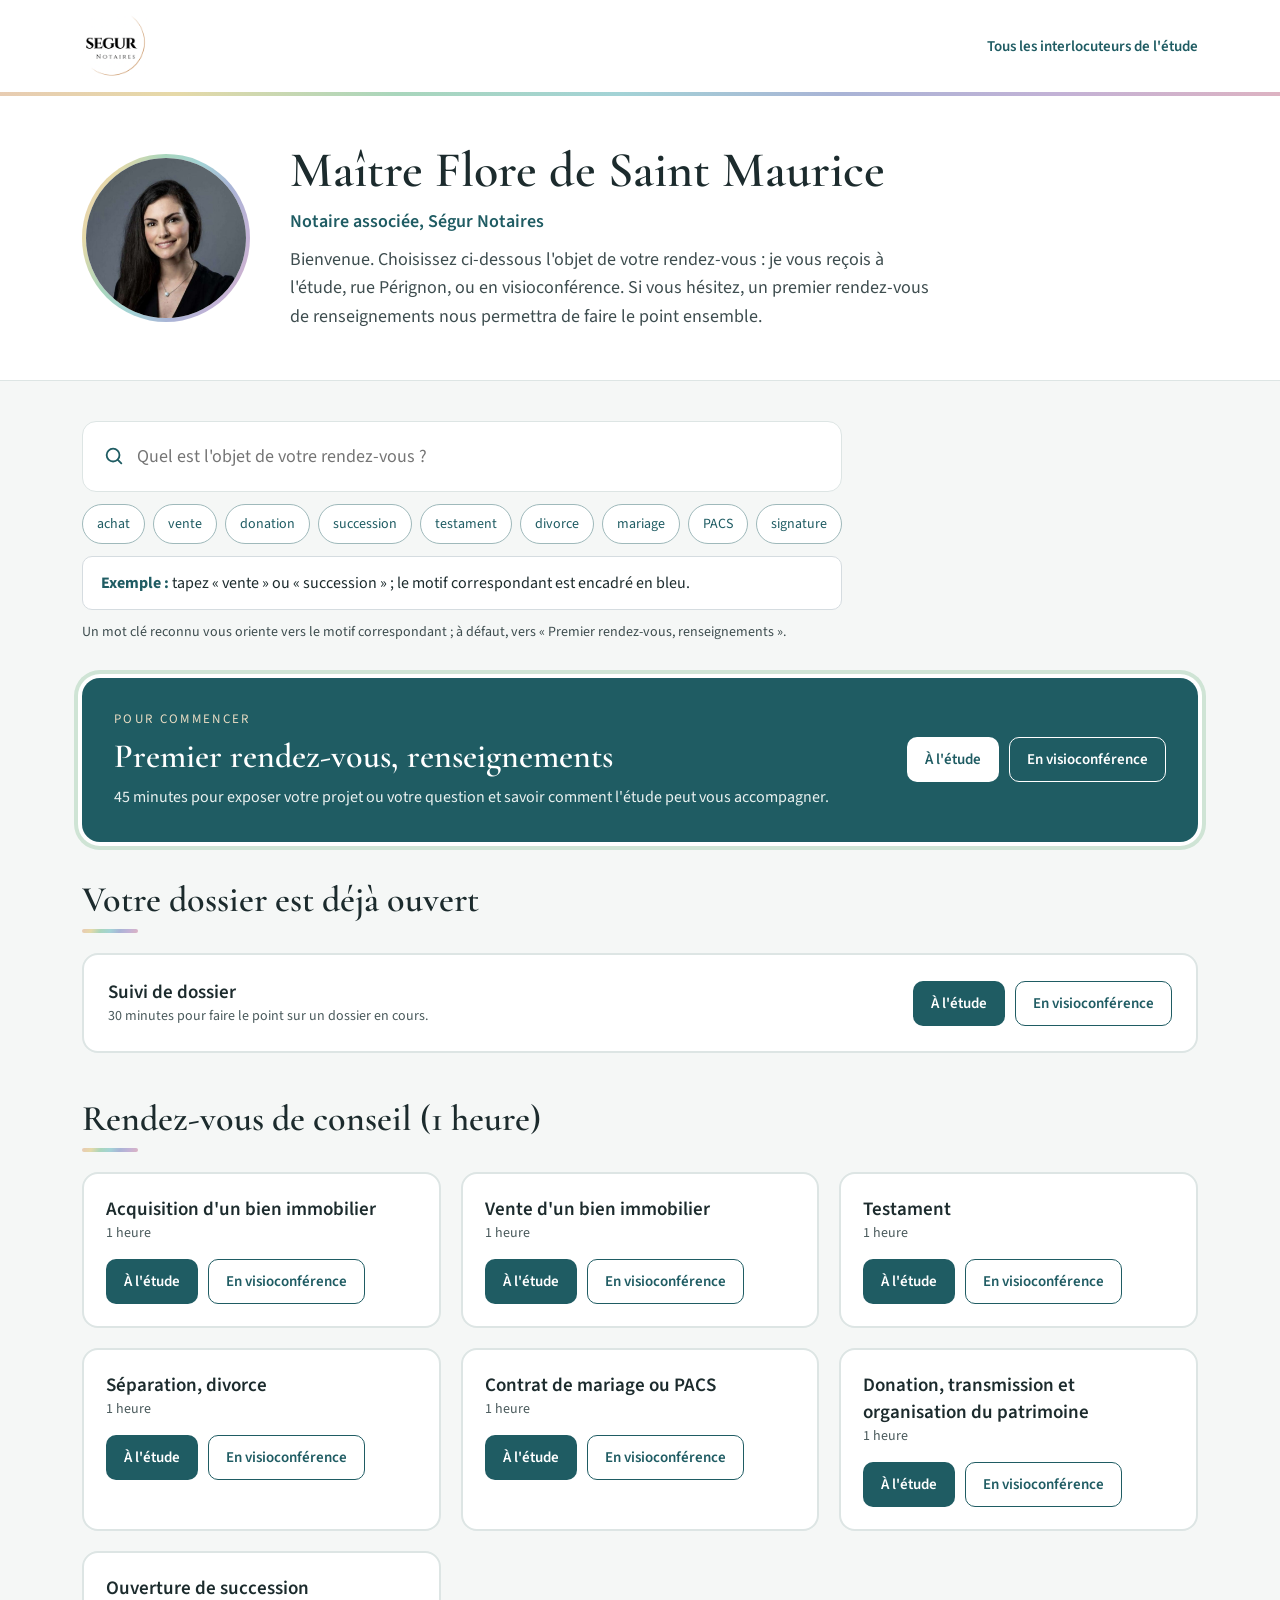
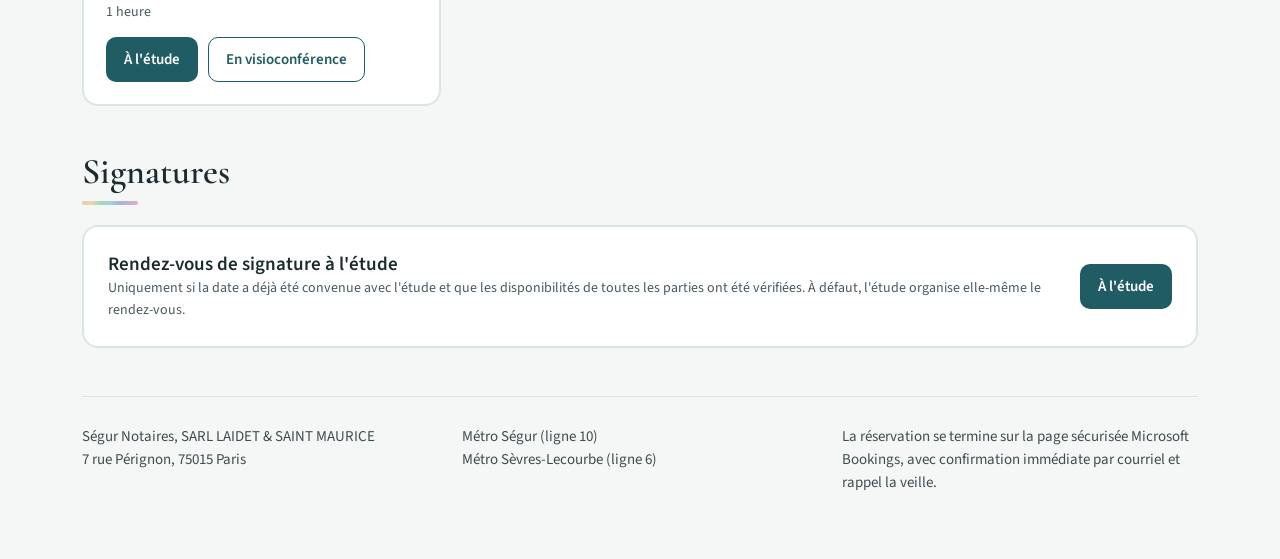
==== flore.html @ b669ee1a "Page d'accueil de prise de rendez-vous Ségur Notaires" ====
<!doctype html>
<html lang="fr">
<head>
<meta charset="utf-8">
<meta name="viewport" content="width=device-width, initial-scale=1">
<title>Maître Flore de Saint Maurice : prendre rendez-vous</title>
<meta name="description" content="Ségur Notaires : prendre rendez-vous avec Maître Flore de Saint Maurice, notaire associée, à l'étude ou en visioconférence.">
<link rel="icon" type="image/png" href="img/logo-segur-notaires.png">
<link rel="preconnect" href="https://fonts.googleapis.com">
<link rel="preconnect" href="https://fonts.gstatic.com" crossorigin>
<link href="https://fonts.googleapis.com/css2?family=Cormorant+Garamond:wght@500;600&amp;family=Source+Sans+3:wght@400;600&amp;display=swap" rel="stylesheet">
<link rel="stylesheet" href="style.css">
<script src="recherche.js" defer></script>
</head>
<body>
<header class="top">
  <div class="wrap">
    <a href="index.html"><img src="img/logo-segur-notaires.png" alt="Ségur Notaires"></a>
    <a class="lien" href="index.html">Tous les interlocuteurs de l'étude</a>
  </div>
</header>

<main>
  <section class="profil">
    <div class="wrap">
      <img class="portrait" src="img/flore-de-saint-maurice.jpg" alt="Maître Flore de Saint Maurice">
      <div class="txt">
        <h1>Maître Flore de Saint Maurice</h1>
        <div class="qual">Notaire associée, Ségur Notaires</div>
        <p>Bienvenue. Choisissez ci-dessous l'objet de votre rendez-vous : je vous reçois à l'étude, rue Pérignon, ou en visioconférence. Si vous hésitez, un premier rendez-vous de renseignements nous permettra de faire le point ensemble.</p>
      </div>
    </div>
  </section>

  <section class="wrap bloc rech" data-recherche="flore" data-bookings="https://bookings.cloud.microsoft/book/FloredeSaintMaurice@75345.notaires.fr/">
    <form class="recherche" role="search">
      <svg width="22" height="22" viewBox="0 0 24 24" fill="none" stroke="#1F5C63" stroke-width="2" stroke-linecap="round" aria-hidden="true"><circle cx="11" cy="11" r="7"></circle><path d="M20 20l-3.5-3.5"></path></svg>
      <label for="qf" class="sr">Objet du rendez-vous</label>
      <input id="qf" type="search" placeholder="Quel est l'objet de votre rendez-vous ?" autocomplete="off">
    </form>
    <div class="puces"></div>
    <div class="resultat"><div><strong>Exemple :</strong> <span>tapez « vente » ou « succession » ; le motif correspondant est encadré en bleu.</span></div><a class="btn" href="https://bookings.cloud.microsoft/book/FloredeSaintMaurice@75345.notaires.fr/" target="_blank" rel="noopener" hidden>Réserver ce rendez-vous</a></div>
    <p class="note">Un mot clé reconnu vous oriente vers le motif correspondant ; à défaut, vers « Premier rendez-vous, renseignements ».</p>
  </section>

  <section class="wrap">
    <div class="vedette motif-v" id="renseignements">
      <div class="g">
        <div class="surtitre">Pour commencer</div>
        <div class="t">Premier rendez-vous, renseignements</div>
        <div class="d">45 minutes pour exposer votre projet ou votre question et savoir comment l'étude peut vous accompagner.</div>
      </div>
      <div class="actions">
        <a class="btn blanc" href="https://bookings.cloud.microsoft/book/FloredeSaintMaurice@75345.notaires.fr/" target="_blank" rel="noopener">À l'étude</a>
        <a class="btn blanc-contour" href="https://bookings.cloud.microsoft/book/FloredeSaintMaurice@75345.notaires.fr/" target="_blank" rel="noopener">En visioconférence</a>
      </div>
    </div>
  </section>

  <section class="wrap bloc">
    <div class="titre"><h2>Votre dossier est déjà ouvert</h2><div class="filet"></div></div>
    <div class="motif large" id="suivi">
      <div><div class="n">Suivi de dossier</div><div class="s">30 minutes pour faire le point sur un dossier en cours.</div></div>
      <div class="actions">
        <a class="btn" href="https://bookings.cloud.microsoft/book/FloredeSaintMaurice@75345.notaires.fr/" target="_blank" rel="noopener">À l'étude</a>
        <a class="btn contour" href="https://bookings.cloud.microsoft/book/FloredeSaintMaurice@75345.notaires.fr/" target="_blank" rel="noopener">En visioconférence</a>
      </div>
    </div>
  </section>

  <section class="wrap bloc">
    <div class="titre"><h2>Rendez-vous de conseil (1 heure)</h2><div class="filet"></div></div>
    <div class="grille">
      <div class="motif" id="acquisition"><div><div class="n">Acquisition d'un bien immobilier</div><div class="s">1 heure</div></div><div class="actions"><a class="btn" href="https://bookings.cloud.microsoft/book/FloredeSaintMaurice@75345.notaires.fr/" target="_blank" rel="noopener">À l'étude</a><a class="btn contour" href="https://bookings.cloud.microsoft/book/FloredeSaintMaurice@75345.notaires.fr/" target="_blank" rel="noopener">En visioconférence</a></div></div>
      <div class="motif" id="vente"><div><div class="n">Vente d'un bien immobilier</div><div class="s">1 heure</div></div><div class="actions"><a class="btn" href="https://bookings.cloud.microsoft/book/FloredeSaintMaurice@75345.notaires.fr/" target="_blank" rel="noopener">À l'étude</a><a class="btn contour" href="https://bookings.cloud.microsoft/book/FloredeSaintMaurice@75345.notaires.fr/" target="_blank" rel="noopener">En visioconférence</a></div></div>
      <div class="motif" id="testament"><div><div class="n">Testament</div><div class="s">1 heure</div></div><div class="actions"><a class="btn" href="https://bookings.cloud.microsoft/book/FloredeSaintMaurice@75345.notaires.fr/" target="_blank" rel="noopener">À l'étude</a><a class="btn contour" href="https://bookings.cloud.microsoft/book/FloredeSaintMaurice@75345.notaires.fr/" target="_blank" rel="noopener">En visioconférence</a></div></div>
      <div class="motif" id="divorce"><div><div class="n">Séparation, divorce</div><div class="s">1 heure</div></div><div class="actions"><a class="btn" href="https://bookings.cloud.microsoft/book/FloredeSaintMaurice@75345.notaires.fr/" target="_blank" rel="noopener">À l'étude</a><a class="btn contour" href="https://bookings.cloud.microsoft/book/FloredeSaintMaurice@75345.notaires.fr/" target="_blank" rel="noopener">En visioconférence</a></div></div>
      <div class="motif" id="mariage"><div><div class="n">Contrat de mariage ou PACS</div><div class="s">1 heure</div></div><div class="actions"><a class="btn" href="https://bookings.cloud.microsoft/book/FloredeSaintMaurice@75345.notaires.fr/" target="_blank" rel="noopener">À l'étude</a><a class="btn contour" href="https://bookings.cloud.microsoft/book/FloredeSaintMaurice@75345.notaires.fr/" target="_blank" rel="noopener">En visioconférence</a></div></div>
      <div class="motif" id="donation"><div><div class="n">Donation, transmission et organisation du patrimoine</div><div class="s">1 heure</div></div><div class="actions"><a class="btn" href="https://bookings.cloud.microsoft/book/FloredeSaintMaurice@75345.notaires.fr/" target="_blank" rel="noopener">À l'étude</a><a class="btn contour" href="https://bookings.cloud.microsoft/book/FloredeSaintMaurice@75345.notaires.fr/" target="_blank" rel="noopener">En visioconférence</a></div></div>
      <div class="motif" id="succession"><div><div class="n">Ouverture de succession</div><div class="s">1 heure</div></div><div class="actions"><a class="btn" href="https://bookings.cloud.microsoft/book/FloredeSaintMaurice@75345.notaires.fr/" target="_blank" rel="noopener">À l'étude</a><a class="btn contour" href="https://bookings.cloud.microsoft/book/FloredeSaintMaurice@75345.notaires.fr/" target="_blank" rel="noopener">En visioconférence</a></div></div>
    </div>
  </section>

  <section class="wrap bloc">
    <div class="titre"><h2>Signatures</h2><div class="filet"></div></div>
    <div class="motif large" id="signature">
      <div style="flex:1 1 520px"><div class="n">Rendez-vous de signature à l'étude</div><div class="s">Uniquement si la date a déjà été convenue avec l'étude et que les disponibilités de toutes les parties ont été vérifiées. À défaut, l'étude organise elle-même le rendez-vous.</div></div>
      <a class="btn" href="https://bookings.cloud.microsoft/book/FloredeSaintMaurice@75345.notaires.fr/" target="_blank" rel="noopener">À l'étude</a>
    </div>
  </section>
</main>

<footer class="wrap pied">
  <div class="g">
    <div>Ségur Notaires, SARL LAIDET &amp; SAINT MAURICE<br>7 rue Pérignon, 75015 Paris</div>
    <div>Métro Ségur (ligne 10)<br>Métro Sèvres-Lecourbe (ligne 6)</div>
    <div>La réservation se termine sur la page sécurisée Microsoft Bookings, avec confirmation immédiate par courriel et rappel la veille.</div>
  </div>
</footer>
</body>
</html>
---- style.css ----
:root{
  --petrole:#1F5C63;--petrole-fonce:#164448;--encre:#1C2B2D;--gris:#4A5A5C;--gris2:#3E4D4F;
  --fond:#F5F7F6;--trait:#DDE5E4;
  --irise-pale:linear-gradient(115deg,#E2E0DB 0%,#EFE2D8 12%,#EDE4D1 24%,#CFE4D5 38%,#D3E7E8 50%,#C9D1DB 62%,#D7D0DE 74%,#E6D6D9 86%,#E2E0DB 100%);
  --irise:linear-gradient(115deg,#E8C9B5,#E6D9A8,#A9D6BC,#A3D3D6,#A9B4D6,#C3B2D6,#DDB3C2);
  --serif:'Cormorant Garamond',Georgia,serif;--sans:'Source Sans 3','Segoe UI',sans-serif;
}
*{box-sizing:border-box}
body{margin:0;background:var(--fond);font-family:var(--sans);color:var(--encre)}
a{color:var(--petrole)}a:hover{color:var(--petrole-fonce)}
a.btn:hover,a.lien:hover{box-shadow:0 0 0 3px #FFFFFF,0 0 0 6px #C3B2D6}
.sr{position:absolute;left:-9999px}
.wrap{max-width:1180px;margin:0 auto;padding-left:32px;padding-right:32px}
header.top{background:#FFFFFF;border-bottom:4px solid transparent;border-image:var(--irise) 1}
header.top .wrap{padding-top:14px;padding-bottom:14px;display:flex;flex-wrap:wrap;align-items:center;justify-content:space-between;gap:12px}
header.top img{height:64px;width:auto;display:block}
header.top .adr{font-size:15px;color:var(--gris)}
header.top a.lien{font-size:15px;font-weight:600;text-decoration:none}
h1,h2{font-family:var(--serif);font-weight:600;margin:0}
.filet{width:56px;height:4px;border-radius:2px;background:var(--irise)}
.titre{display:flex;flex-direction:column;gap:8px}
.titre h2{font-size:36px}
.btn{display:inline-block;text-align:center;text-decoration:none;font-weight:600;font-size:15px;padding:12px 18px;border-radius:10px;background:var(--petrole);color:#FFFFFF}
.btn:hover{color:#FFFFFF}
.btn.contour{background:transparent;color:var(--petrole);border:1px solid var(--petrole);padding:11px 17px}
.btn.blanc{background:#FFFFFF;color:var(--petrole)}
.btn.blanc-contour{background:transparent;color:#FFFFFF;border:1px solid #FFFFFF;padding:11px 17px}
/* recherche */
.recherche{background:#FFFFFF;border:1px solid var(--trait);border-radius:14px;padding:8px 8px 8px 20px;display:flex;align-items:center;gap:12px;max-width:760px}
.recherche input{flex:1;min-width:0;border:0;outline:none;font-family:inherit;font-size:18px;color:var(--encre);padding:14px 0;background:transparent}
.puces{display:flex;flex-wrap:wrap;gap:8px;max-width:760px}
.puces button{font-family:inherit;font-size:14px;color:var(--petrole);background:#FFFFFF;border:1px solid #9FB9BB;border-radius:999px;padding:8px 14px;min-height:40px;cursor:pointer}
.puces button:hover{background:var(--irise-pale)}
.resultat{background:#FFFFFF;border:1px solid #D5DCE0;border-radius:10px;padding:14px 18px;max-width:760px;font-size:16px;line-height:1.5;display:flex;flex-wrap:wrap;align-items:center;justify-content:space-between;gap:12px}
.resultat strong{color:var(--petrole)}
.resultat .btn[hidden]{display:none}
.note{margin:0;font-size:14px;color:var(--gris2);max-width:760px}
/* accueil */
.hero{background:var(--irise-pale)}
.hero .wrap{padding-top:72px;padding-bottom:80px;display:flex;flex-direction:column;gap:20px}
.surtitre{font-size:14px;letter-spacing:.18em;text-transform:uppercase;color:var(--petrole)}
.hero h1{font-size:56px;line-height:1.05}
.hero p.intro{margin:0;font-size:19px;line-height:1.55;max-width:680px;color:#2E3D3F}
.hero .recherche{border:0;margin-top:12px}
.equipe{padding-top:64px;padding-bottom:24px;display:flex;flex-direction:column;gap:28px}
.cartes{display:grid;grid-template-columns:repeat(auto-fit,minmax(240px,1fr));gap:24px}
.carte{background:#FFFFFF;border:1px solid var(--trait);border-radius:16px;padding:28px 24px;display:flex;flex-direction:column;align-items:center;gap:12px;text-align:center}
.portrait,.initiales{width:112px;height:112px;border-radius:50%;border:3px solid transparent}
.portrait{object-fit:cover;background:linear-gradient(#FFFFFF,#FFFFFF) padding-box,var(--irise) border-box}
.initiales{background:linear-gradient(var(--petrole),var(--petrole)) padding-box,var(--irise) border-box;display:flex;align-items:center;justify-content:center;font-family:var(--serif);font-weight:600;font-size:40px;letter-spacing:.04em;color:#FFFFFF}
.carte .nom{font-family:var(--serif);font-weight:600;font-size:25px;line-height:1.15}
.carte .qualite{font-size:15px;color:var(--gris)}
.carte .ligne{font-size:14px;line-height:1.5;color:var(--gris);min-height:42px}
.carte .btn{margin-top:auto;width:100%;font-size:16px;padding:13px 16px}
.infos{padding-top:40px;padding-bottom:72px}
.infos .boite{background:#FFFFFF;border:1px solid var(--trait);border-radius:16px;padding:32px;display:grid;grid-template-columns:repeat(auto-fit,minmax(260px,1fr));gap:28px}
.infos .lab{font-size:13px;letter-spacing:.14em;text-transform:uppercase;color:var(--petrole);font-weight:600;margin-bottom:6px}
.infos .val{font-size:17px;line-height:1.5}
.infos .val.petit{font-size:16px;color:var(--gris)}
/* page de Flore */
.profil{background:#FFFFFF;border-bottom:1px solid var(--trait)}
.profil .wrap{padding-top:48px;padding-bottom:48px;display:flex;flex-wrap:wrap;align-items:center;gap:40px}
.profil .portrait{width:168px;height:168px;border-width:4px;flex:none}
.profil .txt{flex:1 1 520px;min-width:0;display:flex;flex-direction:column;gap:12px}
.profil h1{font-size:50px;line-height:1.05}
.profil .qual{font-size:18px;color:var(--petrole);font-weight:600}
.profil p{margin:0;font-size:18px;line-height:1.6;color:var(--gris2);max-width:640px}
.bloc{padding-top:36px;padding-bottom:8px;display:flex;flex-direction:column;gap:20px}
.bloc.rech{padding-top:40px;gap:12px}
.vedette{background:var(--petrole);color:#FFFFFF;border-radius:18px;box-shadow:0 0 0 4px #FFFFFF,0 0 0 8px #CFE4D5;padding:32px;display:flex;flex-wrap:wrap;align-items:center;justify-content:space-between;gap:24px;margin-top:28px}
.vedette .surtitre{color:#E9DCC3;font-size:13px}
.vedette .t{font-family:var(--serif);font-weight:600;font-size:34px}
.vedette .d{font-size:16px;line-height:1.55;color:#EAF1F0}
.vedette .g{flex:1 1 480px;display:flex;flex-direction:column;gap:8px}
.actions{display:flex;flex-wrap:wrap;gap:10px}
.motif{background:#FFFFFF;border:2px solid var(--trait);border-radius:16px;padding:22px;display:flex;flex-direction:column;gap:14px}
.motif.large{flex-direction:row;flex-wrap:wrap;align-items:center;justify-content:space-between;gap:16px;padding:24px}
.motif.vu{border-color:var(--petrole)}
.motif .n{font-weight:600;font-size:19px}
.motif .s{font-size:14px;color:var(--gris);line-height:1.55}
.grille{display:grid;grid-template-columns:repeat(auto-fit,minmax(320px,1fr));gap:20px}
footer.pied{padding-top:40px;padding-bottom:64px}
footer.pied .g{border-top:1px solid var(--trait);padding-top:28px;display:grid;grid-template-columns:repeat(auto-fit,minmax(260px,1fr));gap:24px;font-size:15px;line-height:1.55;color:var(--gris2)}
/* téléphone */
@media (max-width:640px){
  .wrap{padding-left:20px;padding-right:20px}
  header.top img{height:48px}
  header.top .adr{font-size:13px;text-align:right}
  .hero .wrap{padding-top:36px;padding-bottom:32px;gap:16px}
  .hero h1{font-size:36px;line-height:1.08}
  .hero p.intro{font-size:16px}
  .recherche{padding:4px 6px 4px 14px}
  .recherche input{font-size:16px}
  .titre h2{font-size:28px}
  .equipe{padding-top:32px}
  .cartes{grid-template-columns:1fr;gap:18px}
  .infos .boite{padding:22px}
  .profil .wrap{flex-direction:column;text-align:center;gap:16px;padding-top:28px;padding-bottom:28px}
  .profil .portrait{width:120px;height:120px}
  .profil .txt{flex:none;align-items:center}
  .profil h1{font-size:34px}
  .profil p{font-size:16px}
  .vedette{padding:22px;flex-direction:column;align-items:stretch}
  .vedette .g{flex:none}
  .vedette .t{font-size:27px}
  .vedette .actions .btn{flex:1}
  .grille{grid-template-columns:1fr}
  .motif .actions .btn{flex:1}
  .actions{flex-wrap:nowrap;gap:8px}
  .actions .btn{font-size:14px;padding:12px 6px;white-space:nowrap}
  .actions .btn.contour,.actions .btn.blanc-contour{padding:11px 5px}
  .motif.large{flex-direction:column;align-items:stretch}
  .motif.large > div{flex:none !important}
  .recherche{flex-wrap:wrap}
  .recherche input{flex:1 1 200px}
  .recherche button{flex:1 1 100%;margin:0 0 4px;padding:12px 14px !important;font-size:15px !important}
  header.top a.lien{font-size:14px}
}
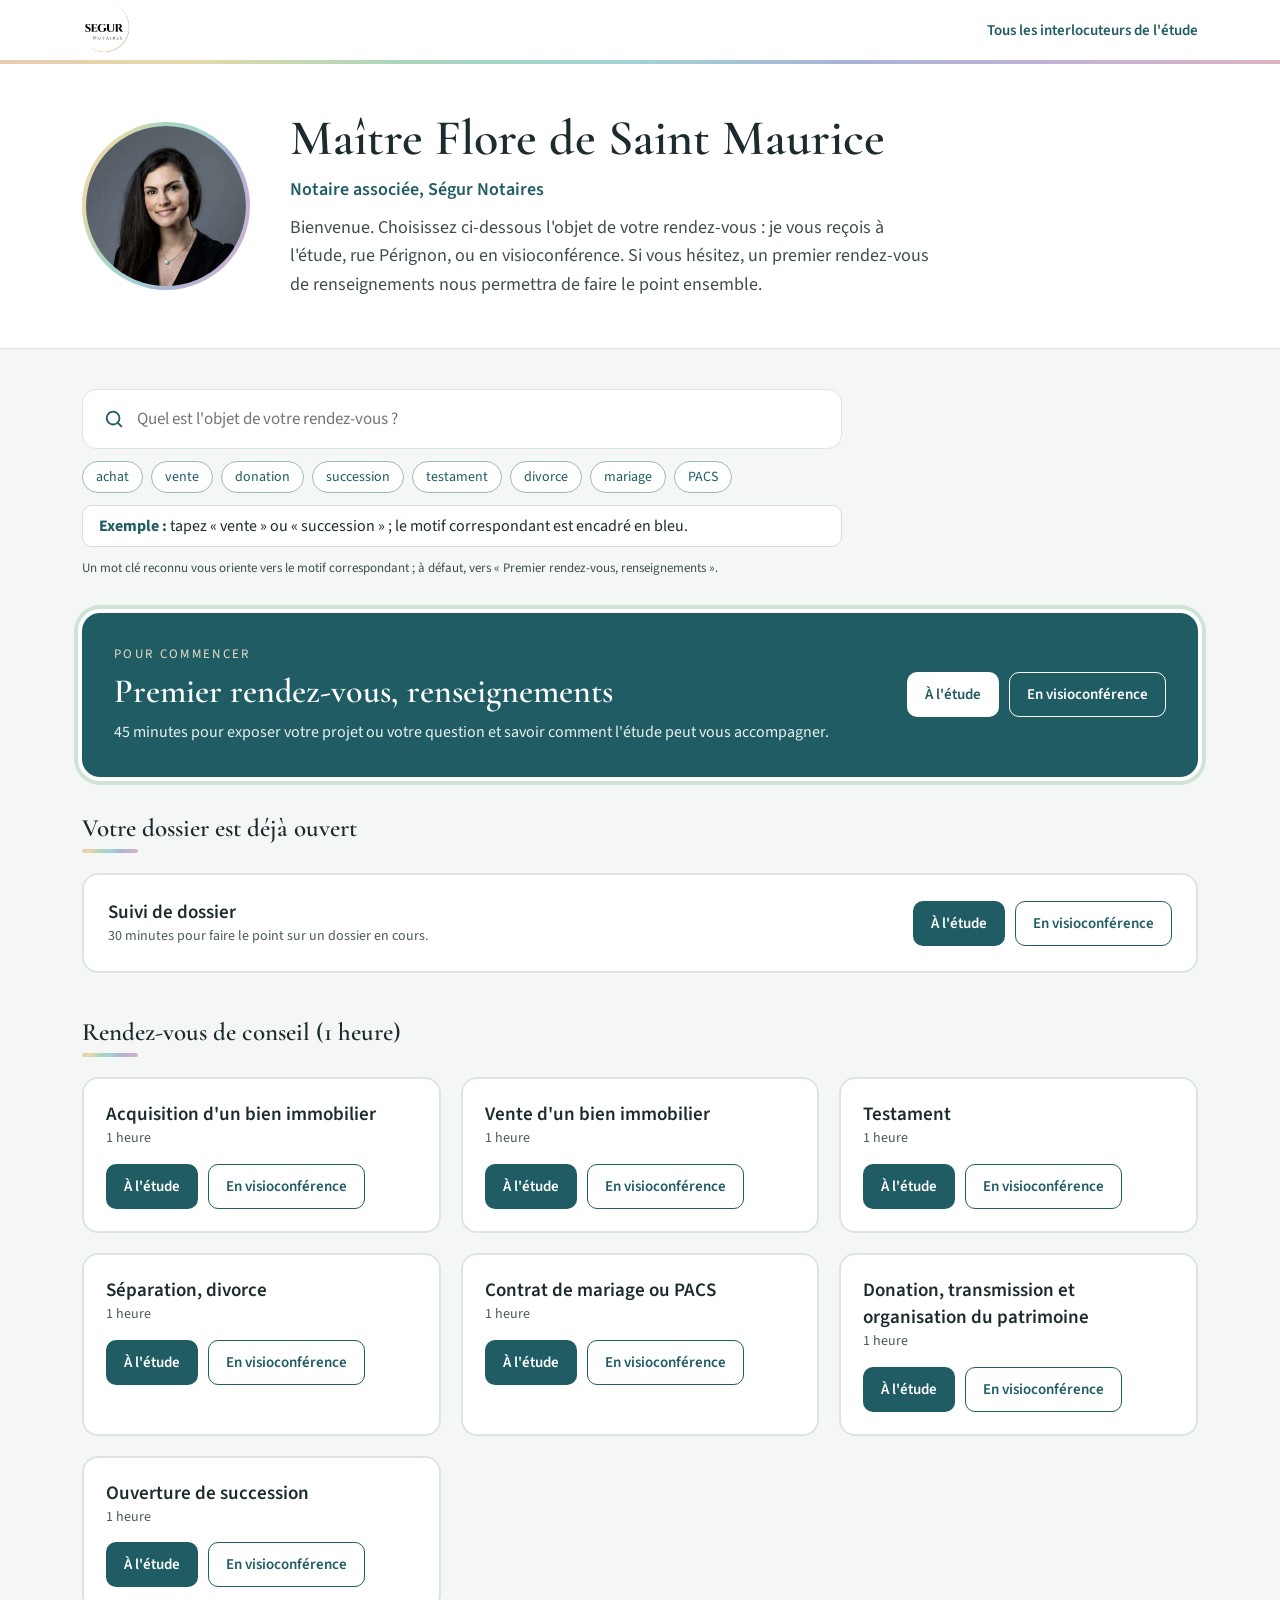
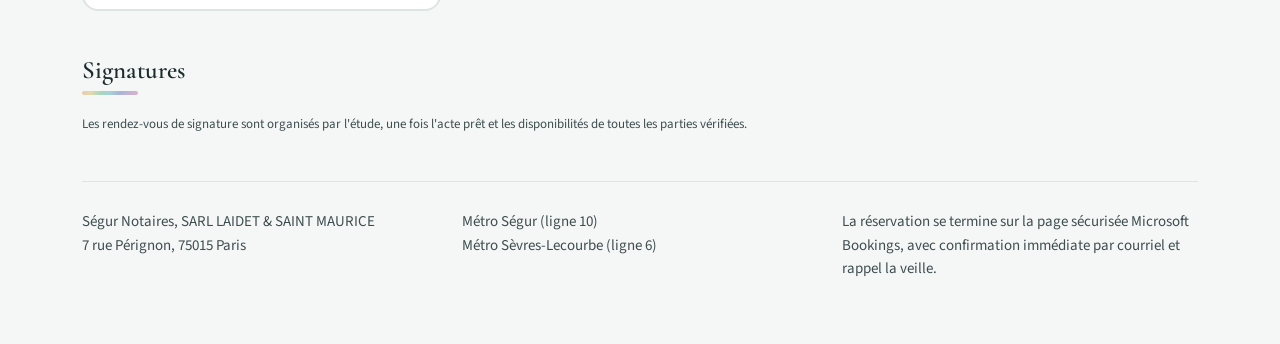
==== commit a0ffa79b: "Retire le rendez-vous de signature en libre réservation ; la recherche renvoie au motif Co-Authored-" ====
--- a/flore.html
+++ b/flore.html
@@ -83,10 +83,7 @@
 
   <section class="wrap bloc">
     <div class="titre"><h2>Signatures</h2><div class="filet"></div></div>
-    <div class="motif large" id="signature">
-      <div style="flex:1 1 520px"><div class="n">Rendez-vous de signature à l'étude</div><div class="s">Uniquement si la date a déjà été convenue avec l'étude et que les disponibilités de toutes les parties ont été vérifiées. À défaut, l'étude organise elle-même le rendez-vous.</div></div>
-      <a class="btn" href="https://bookings.cloud.microsoft/book/FloredeSaintMaurice@75345.notaires.fr/" target="_blank" rel="noopener">À l'étude</a>
-    </div>
+    <p class="note" id="signature">Les rendez-vous de signature sont organisés par l'étude, une fois l'acte prêt et les disponibilités de toutes les parties vérifiées.</p>
   </section>
 </main>
 
--- a/style.css
+++ b/style.css
@@ -12,14 +12,14 @@
 .sr{position:absolute;left:-9999px}
 .wrap{max-width:1180px;margin:0 auto;padding-left:32px;padding-right:32px}
 header.top{background:#FFFFFF;border-bottom:4px solid transparent;border-image:var(--irise) 1}
-header.top .wrap{padding-top:14px;padding-bottom:14px;display:flex;flex-wrap:wrap;align-items:center;justify-content:space-between;gap:12px}
-header.top img{height:64px;width:auto;display:block}
+header.top .wrap{padding-top:6px;padding-bottom:6px;display:flex;flex-wrap:wrap;align-items:center;justify-content:space-between;gap:12px}
+header.top img{height:48px;width:auto;display:block}
 header.top .adr{font-size:15px;color:var(--gris)}
 header.top a.lien{font-size:15px;font-weight:600;text-decoration:none}
 h1,h2{font-family:var(--serif);font-weight:600;margin:0}
 .filet{width:56px;height:4px;border-radius:2px;background:var(--irise)}
-.titre{display:flex;flex-direction:column;gap:8px}
-.titre h2{font-size:36px}
+.titre{display:flex;flex-direction:column;gap:6px}
+.titre h2{font-size:28px}
 .btn{display:inline-block;text-align:center;text-decoration:none;font-weight:600;font-size:15px;padding:12px 18px;border-radius:10px;background:var(--petrole);color:#FFFFFF}
 .btn:hover{color:#FFFFFF}
 .btn.contour{background:transparent;color:var(--petrole);border:1px solid var(--petrole);padding:11px 17px}
@@ -27,36 +27,36 @@
 .btn.blanc-contour{background:transparent;color:#FFFFFF;border:1px solid #FFFFFF;padding:11px 17px}
 /* recherche */
 .recherche{background:#FFFFFF;border:1px solid var(--trait);border-radius:14px;padding:8px 8px 8px 20px;display:flex;align-items:center;gap:12px;max-width:760px}
-.recherche input{flex:1;min-width:0;border:0;outline:none;font-family:inherit;font-size:18px;color:var(--encre);padding:14px 0;background:transparent}
+.recherche input{flex:1;min-width:0;border:0;outline:none;font-family:inherit;font-size:17px;color:var(--encre);padding:9px 0;background:transparent}
 .puces{display:flex;flex-wrap:wrap;gap:8px;max-width:760px}
-.puces button{font-family:inherit;font-size:14px;color:var(--petrole);background:#FFFFFF;border:1px solid #9FB9BB;border-radius:999px;padding:8px 14px;min-height:40px;cursor:pointer}
+.puces button{font-family:inherit;font-size:14px;color:var(--petrole);background:#FFFFFF;border:1px solid #9FB9BB;border-radius:999px;padding:5px 13px;min-height:32px;cursor:pointer}
 .puces button:hover{background:var(--irise-pale)}
-.resultat{background:#FFFFFF;border:1px solid #D5DCE0;border-radius:10px;padding:14px 18px;max-width:760px;font-size:16px;line-height:1.5;display:flex;flex-wrap:wrap;align-items:center;justify-content:space-between;gap:12px}
+.resultat{background:#FFFFFF;border:1px solid #D5DCE0;border-radius:10px;padding:8px 16px;max-width:760px;font-size:16px;line-height:1.5;display:flex;flex-wrap:wrap;align-items:center;justify-content:space-between;gap:12px}
 .resultat strong{color:var(--petrole)}
 .resultat .btn[hidden]{display:none}
-.note{margin:0;font-size:14px;color:var(--gris2);max-width:760px}
+.note{margin:0;font-size:13px;color:var(--gris2);max-width:760px}
 /* accueil */
 .hero{background:var(--irise-pale)}
-.hero .wrap{padding-top:72px;padding-bottom:80px;display:flex;flex-direction:column;gap:20px}
-.surtitre{font-size:14px;letter-spacing:.18em;text-transform:uppercase;color:var(--petrole)}
-.hero h1{font-size:56px;line-height:1.05}
-.hero p.intro{margin:0;font-size:19px;line-height:1.55;max-width:680px;color:#2E3D3F}
-.hero .recherche{border:0;margin-top:12px}
-.equipe{padding-top:64px;padding-bottom:24px;display:flex;flex-direction:column;gap:28px}
-.cartes{display:grid;grid-template-columns:repeat(auto-fit,minmax(240px,1fr));gap:24px}
-.carte{background:#FFFFFF;border:1px solid var(--trait);border-radius:16px;padding:28px 24px;display:flex;flex-direction:column;align-items:center;gap:12px;text-align:center}
-.portrait,.initiales{width:112px;height:112px;border-radius:50%;border:3px solid transparent}
+.hero .wrap{padding-top:22px;padding-bottom:24px;display:flex;flex-direction:column;gap:10px}
+.surtitre{font-size:12px;letter-spacing:.18em;text-transform:uppercase;color:var(--petrole)}
+.hero h1{font-size:40px;line-height:1.05}
+.hero p.intro{margin:0;font-size:17px;line-height:1.45;max-width:760px;color:#2E3D3F}
+.hero .recherche{border:0;margin-top:4px}
+.equipe{padding-top:22px;padding-bottom:12px;display:flex;flex-direction:column;gap:14px}
+.cartes{display:grid;grid-template-columns:repeat(auto-fit,minmax(220px,1fr));gap:18px}
+.carte{background:#FFFFFF;border:1px solid var(--trait);border-radius:16px;padding:16px 18px;display:flex;flex-direction:column;align-items:center;gap:6px;text-align:center}
+.portrait,.initiales{width:80px;height:80px;border-radius:50%;border:3px solid transparent}
 .portrait{object-fit:cover;background:linear-gradient(#FFFFFF,#FFFFFF) padding-box,var(--irise) border-box}
-.initiales{background:linear-gradient(var(--petrole),var(--petrole)) padding-box,var(--irise) border-box;display:flex;align-items:center;justify-content:center;font-family:var(--serif);font-weight:600;font-size:40px;letter-spacing:.04em;color:#FFFFFF}
-.carte .nom{font-family:var(--serif);font-weight:600;font-size:25px;line-height:1.15}
+.initiales{background:linear-gradient(var(--petrole),var(--petrole)) padding-box,var(--irise) border-box;display:flex;align-items:center;justify-content:center;font-family:var(--serif);font-weight:600;font-size:30px;letter-spacing:.04em;color:#FFFFFF}
+.carte .nom{font-family:var(--serif);font-weight:600;font-size:21px;line-height:1.15}
 .carte .qualite{font-size:15px;color:var(--gris)}
-.carte .ligne{font-size:14px;line-height:1.5;color:var(--gris);min-height:42px}
-.carte .btn{margin-top:auto;width:100%;font-size:16px;padding:13px 16px}
-.infos{padding-top:40px;padding-bottom:72px}
-.infos .boite{background:#FFFFFF;border:1px solid var(--trait);border-radius:16px;padding:32px;display:grid;grid-template-columns:repeat(auto-fit,minmax(260px,1fr));gap:28px}
+.carte .ligne{font-size:14px;line-height:1.4;color:var(--gris);min-height:40px}
+.carte .btn{margin-top:auto;width:100%;font-size:15px;padding:10px 14px}
+.infos{padding-top:12px;padding-bottom:28px}
+.infos .boite{background:#FFFFFF;border:1px solid var(--trait);border-radius:16px;padding:16px 24px;display:grid;grid-template-columns:repeat(auto-fit,minmax(260px,1fr));gap:20px}
 .infos .lab{font-size:13px;letter-spacing:.14em;text-transform:uppercase;color:var(--petrole);font-weight:600;margin-bottom:6px}
-.infos .val{font-size:17px;line-height:1.5}
-.infos .val.petit{font-size:16px;color:var(--gris)}
+.infos .val{font-size:15px;line-height:1.45}
+.infos .val.petit{font-size:14px;color:var(--gris)}
 /* page de Flore */
 .profil{background:#FFFFFF;border-bottom:1px solid var(--trait)}
 .profil .wrap{padding-top:48px;padding-bottom:48px;display:flex;flex-wrap:wrap;align-items:center;gap:40px}
@@ -81,6 +81,32 @@
 .grille{display:grid;grid-template-columns:repeat(auto-fit,minmax(320px,1fr));gap:20px}
 footer.pied{padding-top:40px;padding-bottom:64px}
 footer.pied .g{border-top:1px solid var(--trait);padding-top:28px;display:grid;grid-template-columns:repeat(auto-fit,minmax(260px,1fr));gap:24px;font-size:15px;line-height:1.55;color:var(--gris2)}
+/* grand écran : titre à gauche, recherche à droite, pour tenir sur un écran */
+@media (min-width:1100px){
+  .hero .wrap{display:grid;grid-template-columns:minmax(0,1fr) minmax(0,1.05fr);column-gap:48px;row-gap:10px;align-content:center}
+  .hero .wrap > *{grid-column:1}
+  .hero .wrap > .recherche,.hero .wrap > .puces,.hero .wrap > .resultat,.hero .wrap > .note{grid-column:2}
+  .hero .wrap > .surtitre{grid-row:1}
+  .hero .wrap > h1{grid-row:2}
+  .hero .wrap > p.intro{grid-row:3 / span 2;align-self:start}
+  .hero .wrap > .recherche{grid-row:1 / span 2;align-self:end;margin-top:0}
+  .hero .wrap > .puces{grid-row:3}
+  .hero .wrap > .resultat{grid-row:4}
+  .hero .wrap > .note{grid-row:5}
+  .hero h1{font-size:38px}
+  .hero p.intro{font-size:16px}
+  .hero .wrap{padding-top:18px;padding-bottom:18px}
+  .equipe{padding-top:16px;gap:10px}
+  .titre h2{font-size:25px}
+  .carte{display:grid;grid-template-columns:68px minmax(0,1fr);column-gap:14px;row-gap:2px;align-items:center;text-align:left;padding:14px 16px}
+  .carte .portrait,.carte .initiales{grid-column:1;grid-row:1 / span 3;width:68px;height:68px;font-size:26px}
+  .carte .nom,.carte .qualite,.carte .ligne{grid-column:2}
+  .carte .nom{font-size:20px}
+  .carte .ligne{min-height:0;font-size:13px}
+  .carte .btn{grid-column:1 / -1;margin-top:10px;padding:9px 14px}
+  .infos{padding-top:8px;padding-bottom:20px}
+  .infos .boite{padding:12px 22px}
+}
 /* téléphone */
 @media (max-width:640px){
   .wrap{padding-left:20px;padding-right:20px}
